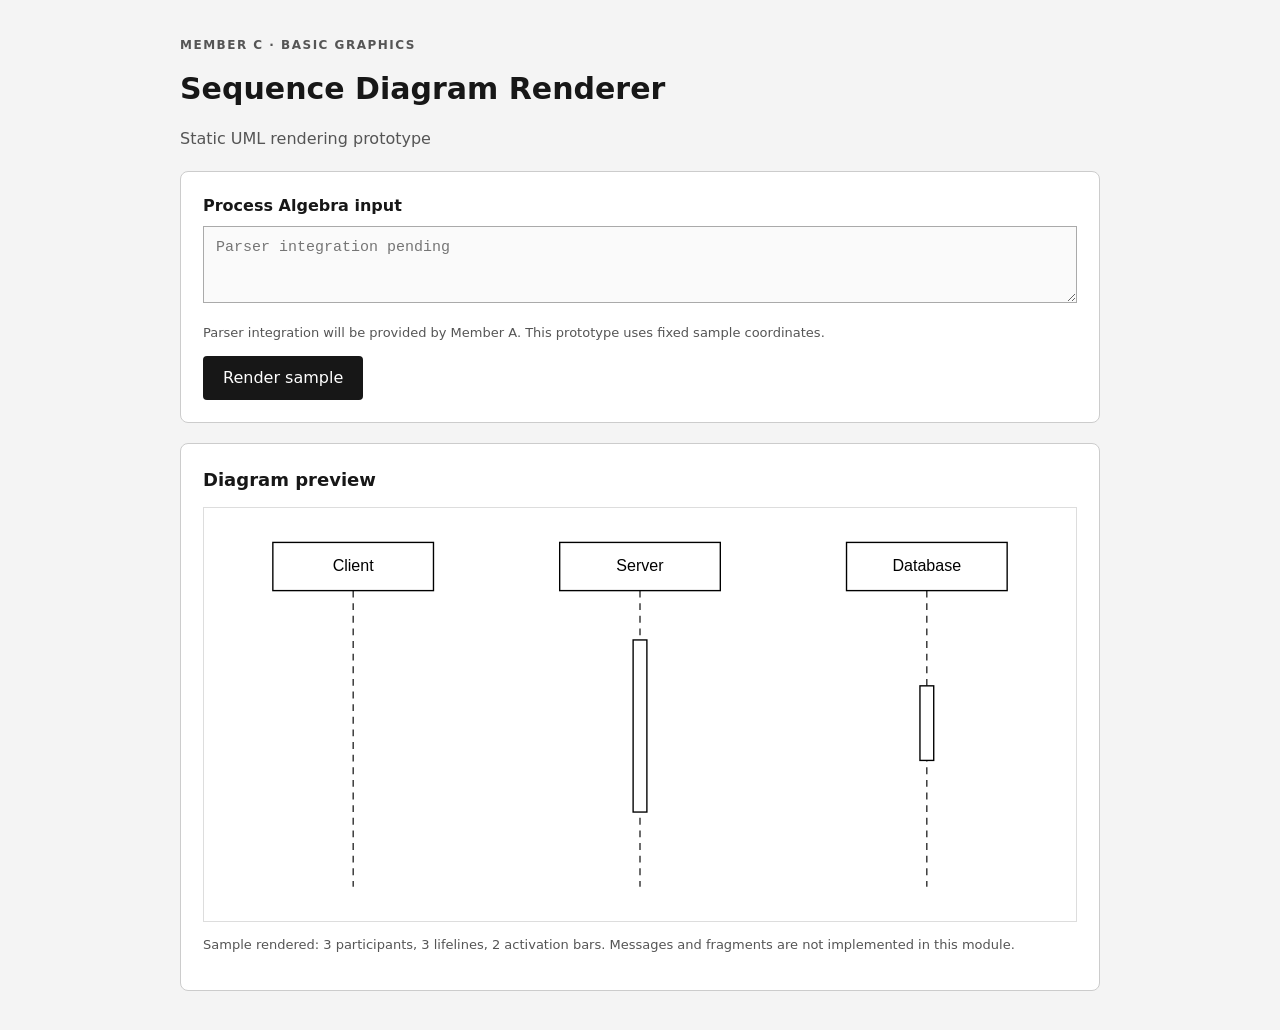
==== index.html @ e0702180 "Implement initial basic graphics and web interface" ====
<!DOCTYPE html>
<html lang="en">
<head>
<meta charset="UTF-8">
<meta name="viewport" content="width=device-width, initial-scale=1">
<title>Sequence Diagram Renderer</title>
<link rel="stylesheet" href="style.css">
<script src="basicGraphics.js" defer></script>
</head>
<body>
<main>
<header><p class="eyebrow">MEMBER C · BASIC GRAPHICS</p><h1>Sequence Diagram Renderer</h1><p>Static UML rendering prototype</p></header>
<section class="panel"><label for="source">Process Algebra input</label><textarea id="source" rows="3" placeholder="Parser integration pending" disabled></textarea><p class="hint">Parser integration will be provided by Member A. This prototype uses fixed sample coordinates.</p><button id="render">Render sample</button></section>
<section class="panel"><h2>Diagram preview</h2><div class="preview"><svg id="diagram" xmlns="http://www.w3.org/2000/svg" viewBox="0 0 760 360" role="img" aria-label="Sample UML participants and lifelines"></svg></div><p id="status" role="status"></p></section>
</main>
</body></html>
---- style.css ----
* { box-sizing: border-box; }
body { margin: 0; background: #f4f4f4; color: #171717; font: 16px/1.5 system-ui, sans-serif; }
main { max-width: 960px; margin: 36px auto; padding: 0 20px; }
h1 { margin: 0; font-size: 30px; } h2 { font-size: 18px; margin-top: 0; }
.eyebrow { font-size: 12px; letter-spacing: 1.5px; font-weight: 600; }
header p { color: #555; }
.panel { background: white; border: 1px solid #ccc; border-radius: 8px; padding: 22px; margin: 20px 0; }
label { display: block; font-weight: 600; margin-bottom: 8px; }
textarea { width: 100%; padding: 12px; font: 15px monospace; border: 1px solid #aaa; resize: vertical; }
.hint, #status { color: #555; font-size: 13px; }
button { background: #171717; color: white; border: 0; border-radius: 4px; padding: 10px 20px; cursor: pointer; font: inherit; }
button:focus-visible { outline: 3px solid #777; outline-offset: 3px; }
.preview { overflow: auto; border: 1px solid #ddd; background: white; }
#diagram { display: block; width: 100%; min-width: 520px; font: 14px Arial, sans-serif; }
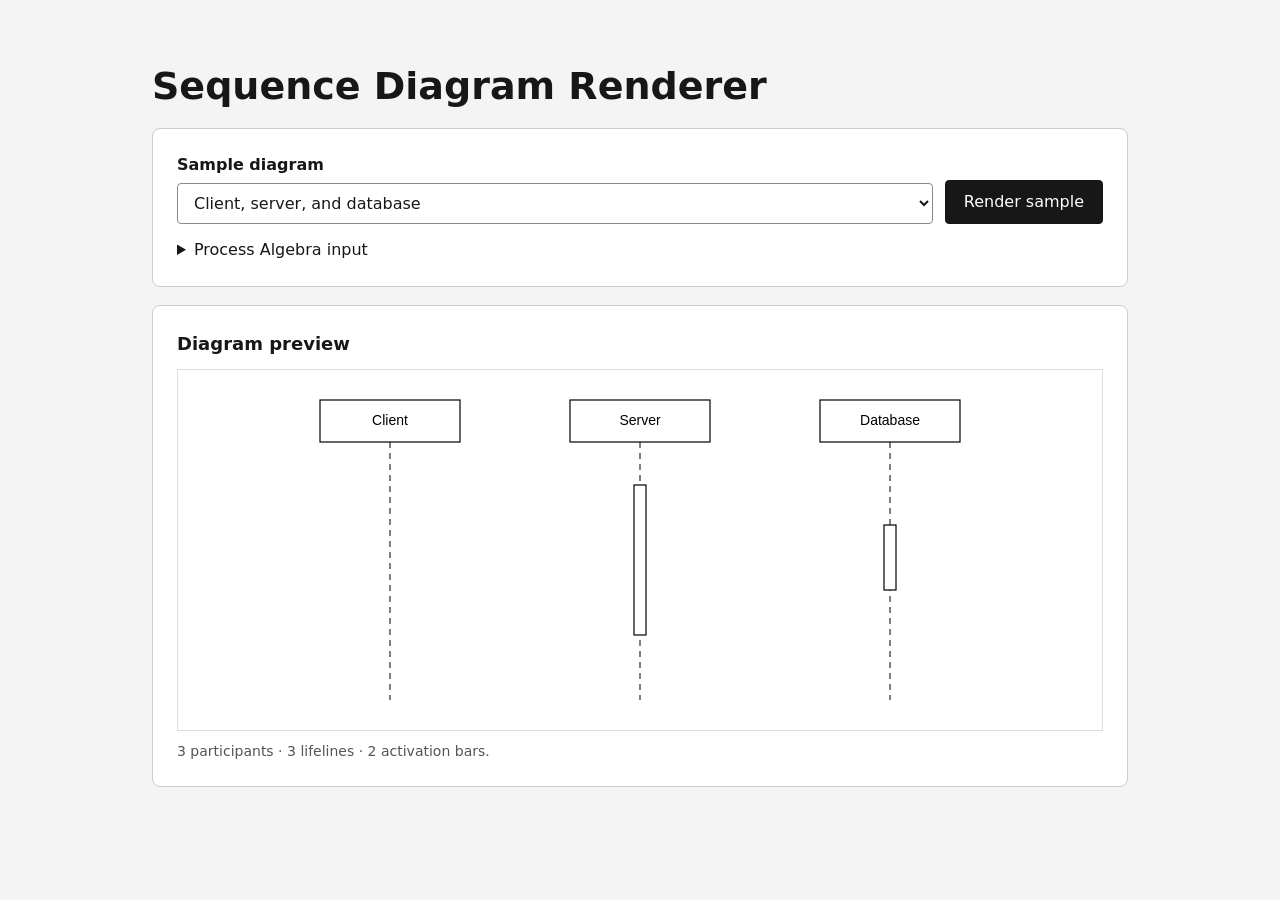
==== commit 7aac6859: "Complete Member C graphics module and automated tests" ====
--- a/index.html
+++ b/index.html
@@ -1,16 +1,43 @@
-<!DOCTYPE html>
+﻿<!DOCTYPE html>
 <html lang="en">
 <head>
-<meta charset="UTF-8">
-<meta name="viewport" content="width=device-width, initial-scale=1">
-<title>Sequence Diagram Renderer</title>
-<link rel="stylesheet" href="style.css">
-<script src="basicGraphics.js" defer></script>
+  <meta charset="UTF-8">
+  <meta name="viewport" content="width=device-width, initial-scale=1">
+  <title>Sequence Diagram Renderer</title>
+  <link rel="stylesheet" href="style.css">
+  <script src="basicGraphics.js" defer></script>
 </head>
 <body>
-<main>
-<header><p class="eyebrow">MEMBER C · BASIC GRAPHICS</p><h1>Sequence Diagram Renderer</h1><p>Static UML rendering prototype</p></header>
-<section class="panel"><label for="source">Process Algebra input</label><textarea id="source" rows="3" placeholder="Parser integration pending" disabled></textarea><p class="hint">Parser integration will be provided by Member A. This prototype uses fixed sample coordinates.</p><button id="render">Render sample</button></section>
-<section class="panel"><h2>Diagram preview</h2><div class="preview"><svg id="diagram" xmlns="http://www.w3.org/2000/svg" viewBox="0 0 760 360" role="img" aria-label="Sample UML participants and lifelines"></svg></div><p id="status" role="status"></p></section>
-</main>
-</body></html>
+  <main>
+    <header>
+      <h1>Sequence Diagram Renderer</h1>
+    </header>
+    <section class="panel">
+      <div class="sample-controls">
+        <div>
+          <label for="sample">Sample diagram</label>
+          <select id="sample">
+            <option value="basic">Client, server, and database</option>
+            <option value="nested">Nested service activations</option>
+          </select>
+        </div>
+        <button id="render" type="button">Render sample</button>
+      </div>
+      <details>
+        <summary>Process Algebra input</summary>
+        <label for="source">Source text</label>
+        <textarea id="source" rows="3" aria-describedby="source-hint" disabled></textarea>
+        <p id="source-hint" class="hint">Input will be available after parser integration.</p>
+      </details>
+    </section>
+    <section class="panel">
+      <h2>Diagram preview</h2>
+      <div class="preview" tabindex="0" role="region" aria-label="Scrollable diagram preview">
+        <svg id="diagram" xmlns="http://www.w3.org/2000/svg" viewBox="0 0 760 360"
+             role="img" aria-label="UML participants, lifelines, and activation bars"></svg>
+      </div>
+      <p id="status" role="status"></p>
+    </section>
+  </main>
+</body>
+</html>
--- a/style.css
+++ b/style.css
@@ -1,14 +1,62 @@
-* { box-sizing: border-box; }
-body { margin: 0; background: #f4f4f4; color: #171717; font: 16px/1.5 system-ui, sans-serif; }
-main { max-width: 960px; margin: 36px auto; padding: 0 20px; }
-h1 { margin: 0; font-size: 30px; } h2 { font-size: 18px; margin-top: 0; }
-.eyebrow { font-size: 12px; letter-spacing: 1.5px; font-weight: 600; }
-header p { color: #555; }
-.panel { background: white; border: 1px solid #ccc; border-radius: 8px; padding: 22px; margin: 20px 0; }
-label { display: block; font-weight: 600; margin-bottom: 8px; }
-textarea { width: 100%; padding: 12px; font: 15px monospace; border: 1px solid #aaa; resize: vertical; }
-.hint, #status { color: #555; font-size: 13px; }
-button { background: #171717; color: white; border: 0; border-radius: 4px; padding: 10px 20px; cursor: pointer; font: inherit; }
-button:focus-visible { outline: 3px solid #777; outline-offset: 3px; }
-.preview { overflow: auto; border: 1px solid #ddd; background: white; }
-#diagram { display: block; width: 100%; min-width: 520px; font: 14px Arial, sans-serif; }
+﻿* { box-sizing: border-box; }
+
+body {
+  margin: 0;
+  background: #f4f4f4;
+  color: #171717;
+  font: 16px/1.5 system-ui, sans-serif;
+}
+
+main {
+  max-width: 1040px;
+  margin: clamp(24px, 5vw, 64px) auto;
+  padding: 0 clamp(12px, 4vw, 32px);
+}
+
+h1 { margin: 0; font-size: clamp(26px, 5vw, 38px); line-height: 1.2; }
+h2 { margin: 0 0 12px; font-size: 18px; }
+
+.panel {
+  background: #fff;
+  border: 1px solid #ccc;
+  border-radius: 8px;
+  padding: clamp(12px, 3vw, 24px);
+  margin: 18px 0;
+}
+
+.sample-controls { display: flex; flex-wrap: wrap; align-items: end; gap: 12px; }
+.sample-controls > div { flex: 1 1 240px; min-width: 0; }
+
+label { display: block; font-weight: 600; margin-bottom: 6px; }
+
+select, textarea, button { font: inherit; }
+select, textarea {
+  width: 100%;
+  padding: 9px 12px;
+  color: #171717;
+  background: #fff;
+  border: 1px solid #888;
+  border-radius: 4px;
+}
+
+textarea { resize: vertical; }
+textarea:disabled { background: #f4f4f4; }
+details { margin-top: 14px; }
+summary { cursor: pointer; }
+details label { margin-top: 10px; }
+
+button {
+  background: #171717;
+  color: #fff;
+  border: 1px solid #171717;
+  border-radius: 4px;
+  padding: 9px 18px;
+  cursor: pointer;
+}
+
+:focus-visible { outline: 2px solid #171717; outline-offset: 3px; }
+.hint, #status { margin: 10px 0 0; color: #555; font-size: 14px; }
+#status[data-error] { color: #171717; font-weight: 700; }
+
+.preview { overflow: auto; border: 1px solid #ddd; background: #fff; }
+#diagram { display: block; max-width: 100%; min-width: 520px; height: auto; margin: 0 auto; font: 14px Arial, sans-serif; }
